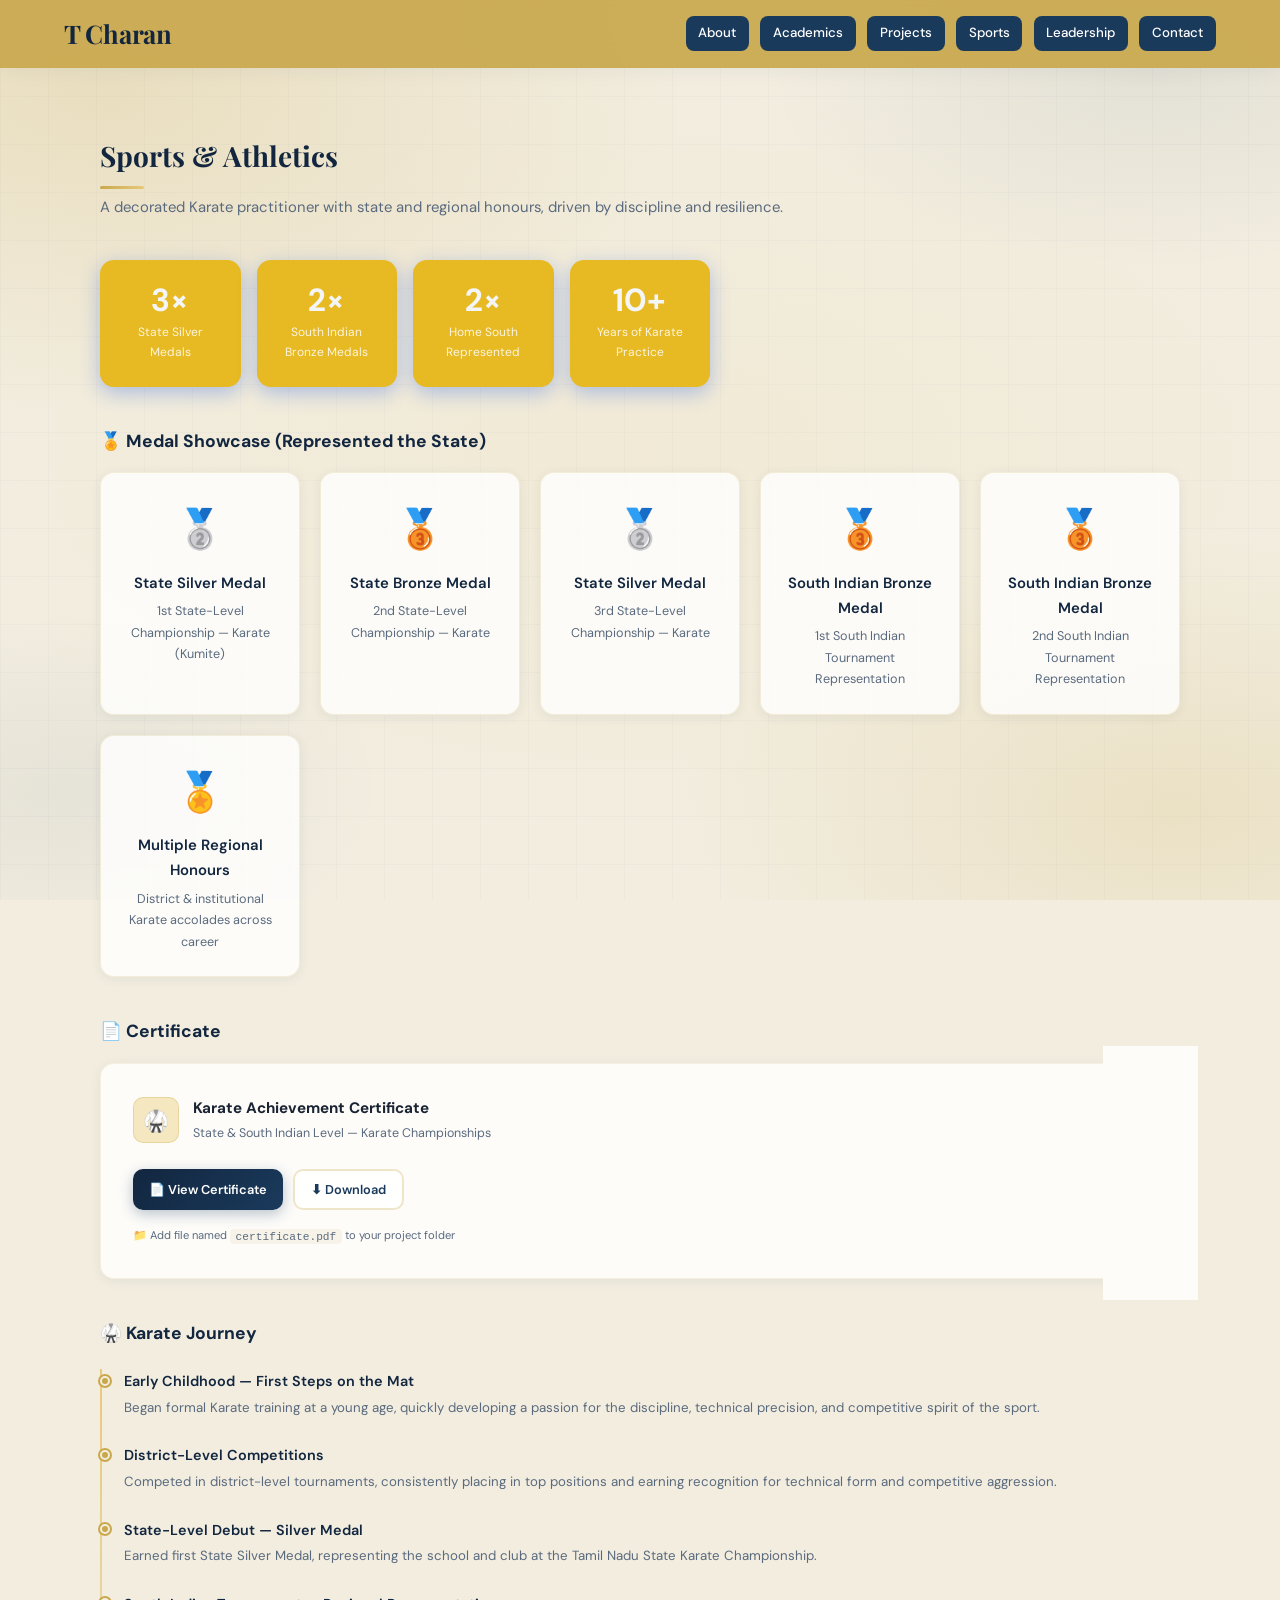
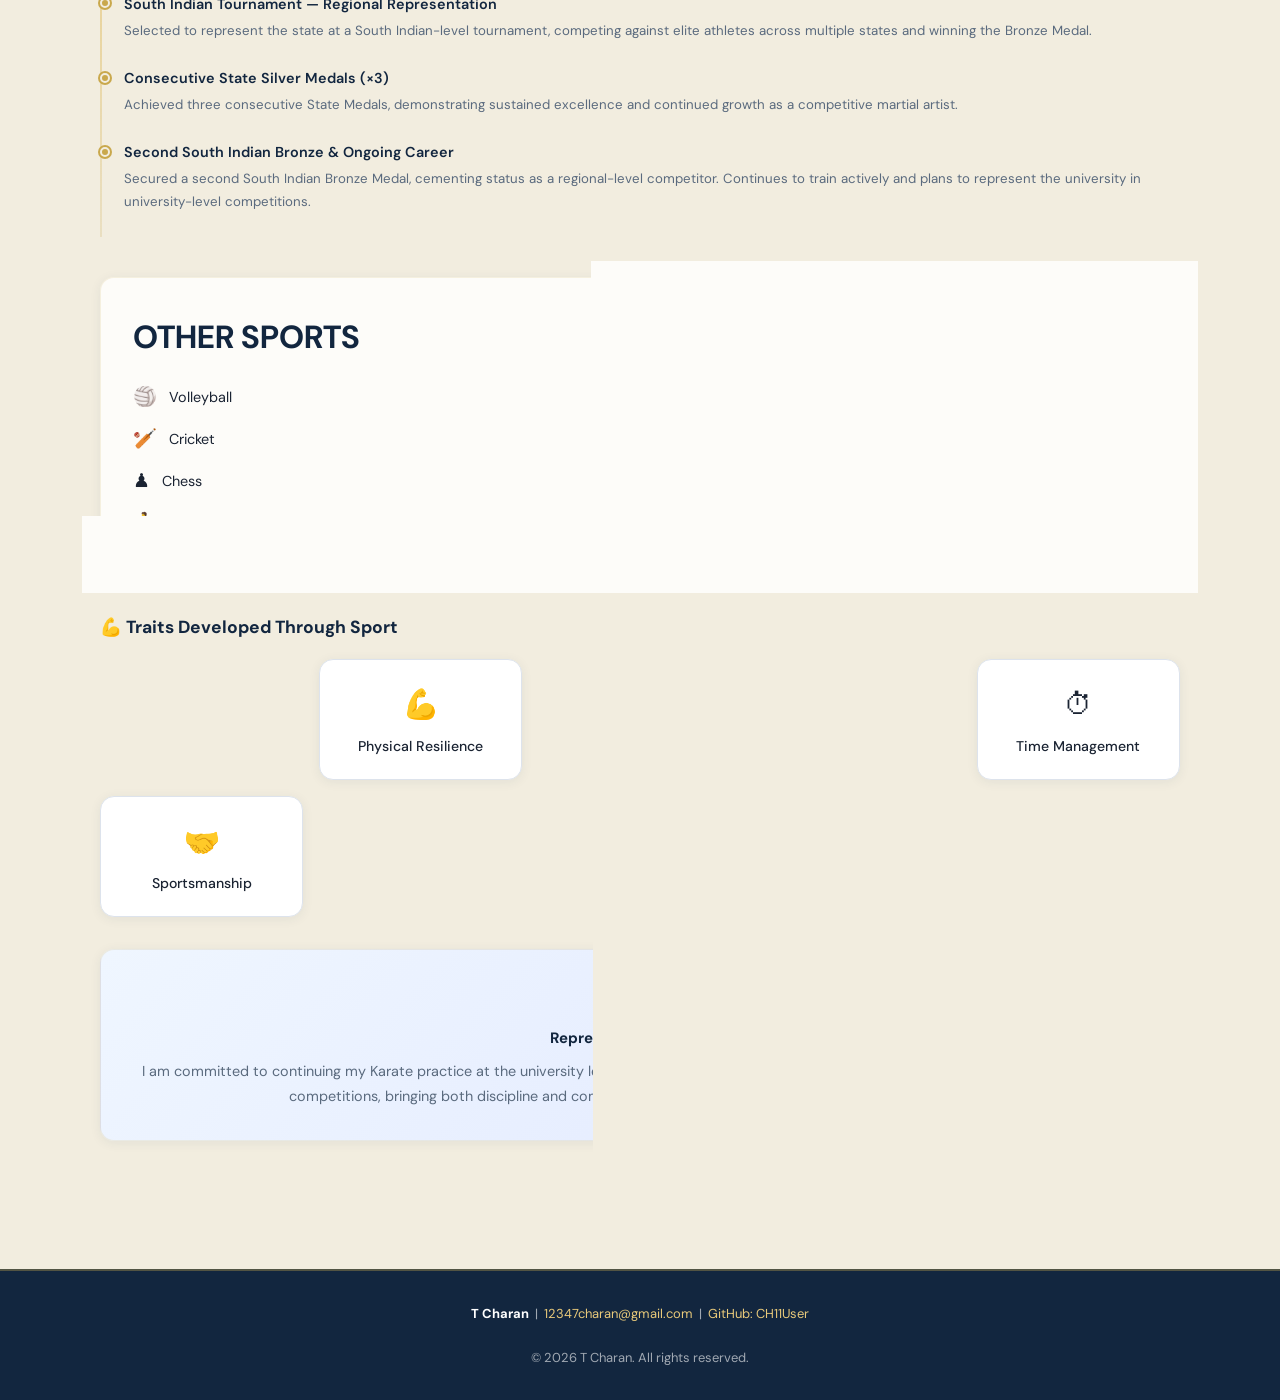
==== sports.html @ 0fae73d8 "Add files via upload Web  Base Portfolio for college application" ====
<!DOCTYPE html>
<html lang="en">
<head>
  <!-- ============================================================
       sports.html — Sports Page
       T Charan Portfolio | SUTD Application
  ============================================================ -->
  <meta charset="UTF-8" />
  <meta name="viewport" content="width=device-width, initial-scale=1.0" />
  <title>Sports | T Charan</title>
  <link rel="stylesheet" href="style.css" />
  <style>
    /* Stats banner */
    .stats-banner {
      display: grid;
      grid-template-columns: repeat(auto-fill, minmax(140px, 1fr));
      gap: 1rem;
      margin-bottom: 2.5rem;
    }
    .stat-box {
      background:#e7b922;
      color: #fff;
      border-radius: var(--radius);
      padding: 1.5rem 1rem;
      text-align: center;
      box-shadow: 0 6px 20px rgba(15, 83, 231, 0.3);
    }
    .stat-box .stat-num {
  font-size: 2rem;
  font-weight: 700;
  line-height: 1;
  color: oklab(96.92% -0.00129 -0.00328);
}
    .stat-box .stat-label {
      font-size: .75rem;
      opacity: .85;
      margin-top: .35rem;
    }
    .trait-grid {
      display: grid;
      grid-template-columns: repeat(auto-fill, minmax(180px, 1fr));
      gap: 1rem;
    }
    .trait-card {
      background: var(--surface);
      border-radius: var(--radius);
      padding: 1.25rem;
      border: 1px solid var(--border);
      text-align: center;
      font-size: .88rem;
      font-weight: 500;
      box-shadow: var(--shadow-sm);
      transition: var(--transition);
    }
    .trait-card:hover { box-shadow: var(--shadow-md); transform: translateY(-3px); }
    .trait-card .t-icon { font-size: 1.8rem; margin-bottom: .4rem; }
  </style>
</head>
<body>

  <!-- ===== NAVIGATION ===== -->
  <nav>
    <div class="nav-logo">T <span>Charan</span></div>
    <ul class="nav-links">
      
      <li><a href="about.html">About</a></li>
      <li><a href="academics.html">Academics</a></li>
      <li><a href="projects.html">Projects</a></li>
      <li><a href="sports.html">Sports</a></li>
      <li><a href="leadership.html">Leadership</a></li>
      <li><a href="contact.html">Contact</a></li>
    </ul>
    <button class="hamburger" aria-label="Toggle navigation">
      <span></span><span></span><span></span>
    </button>
  </nav>

  <!-- ===== PAGE CONTENT ===== -->
  <div class="page-wrapper">
    <div class="container section">

      

      <!-- Page Title -->
      <h2 class="section-title">Sports &amp; Athletics</h2>
      <p class="section-subtitle">A decorated Karate practitioner with state and regional honours, driven by discipline and resilience.</p>

      <!-- Stats Banner -->
      <div class="stats-banner">
        <div class="stat-box">
          <div class="stat-num">3×</div>
          <div class="stat-label">State Silver Medals</div>
        </div>
        <div class="stat-box">
          <div class="stat-num">2×</div>
          <div class="stat-label">South Indian Bronze Medals</div>
        </div>
        <div class="stat-box">
          <div class="stat-num">2×</div>
          <div class="stat-label">Home South Represented</div>
        </div>
        <div class="stat-box">
          <div class="stat-num">10+</div>
          <div class="stat-label">Years of Karate Practice</div>
        </div>
      </div>

      <!-- Medal Showcase -->
      <h3 style="margin-bottom:1rem;color:var(--secondary);">🏅 Medal Showcase (Represented the State)</h3>
      <div class="medals-grid" style="margin-bottom:2.5rem;">
        <div class="medal-card">
          <div class="medal-icon">🥈</div>
          <h4>State Silver Medal</h4>
          <p>1st State-Level Championship — Karate (Kumite)</p>
        </div>
        <div class="medal-card">
          <div class="medal-icon">🥉</div>
          <h4>State Bronze Medal</h4>
          <p>2nd State-Level Championship — Karate</p>
        </div>
        <div class="medal-card">
          <div class="medal-icon">🥈</div>
          <h4>State Silver Medal</h4>
          <p>3rd State-Level Championship — Karate</p>
        </div>
        <div class="medal-card">
          <div class="medal-icon">🥉</div>
          <h4>South Indian Bronze Medal</h4>
          <p>1st South Indian Tournament Representation</p>
        </div>
        <div class="medal-card">
          <div class="medal-icon">🥉</div>
          <h4>South Indian Bronze Medal</h4>
          <p>2nd South Indian Tournament Representation</p>
        </div>
        <div class="medal-card">
          <div class="medal-icon">🏅</div>
          <h4>Multiple Regional Honours</h4>
          <p>District &amp; institutional Karate accolades across career</p>
        </div>
      </div>
      <!-- ===== CERTIFICATE ===== -->
<h3 style="margin-bottom:1rem;color:var(--secondary);">📄 Certificate</h3>
<div class="card" style="display:flex;flex-direction:column;gap:1rem;margin-bottom:2.5rem;">
  <div style="display:flex;align-items:center;gap:.85rem;">
    <div style="width:46px;height:46px;border-radius:10px;background:var(--accent-muted);display:flex;align-items:center;justify-content:center;font-size:1.3rem;flex-shrink:0;border:1px solid var(--border-gold);">🥋</div>
    <div>
      <h4 style="font-size:.95rem;margin-bottom:.1rem;">Karate Achievement Certificate</h4>
      <p style="font-size:.78rem;color:var(--text-muted);">State & South Indian Level — Karate Championships</p>
    </div>
  </div>
  <div style="padding-top:.5rem;display:flex;gap:.65rem;flex-wrap:wrap;">
    <a href="certificate.pdf" target="_blank" class="btn btn-primary" style="font-size:.8rem;padding:.5rem 1rem;">📄 View Certificate</a>
    <a href="certificate.pdf" download="Certificate_TCharan.pdf" class="btn btn-outline" style="font-size:.8rem;padding:.5rem 1rem;">⬇ Download</a>
  </div>
  <p style="font-size:.7rem;color:var(--text-muted);">📁 Add file named <code style="background:rgba(201,168,76,0.10);padding:.1rem .35rem;border-radius:4px;">certificate.pdf</code> to your project folder</p>
</div>

      <!-- Journey Timeline -->
      <h3 style="margin-bottom:1.25rem;color:var(--secondary);">🥋 Karate Journey</h3>
      <div class="timeline" style="margin-bottom:2.5rem;">
        <div class="timeline-item">
          <h4>Early Childhood — First Steps on the Mat</h4>
          <p>Began formal Karate training at a young age, quickly developing a passion for the discipline, technical precision, and competitive spirit of the sport.</p>
        </div>
        <div class="timeline-item">
          <h4>District-Level Competitions</h4>
          <p>Competed in district-level tournaments, consistently placing in top positions and earning recognition for technical form and competitive aggression.</p>
        </div>
        <div class="timeline-item">
          <h4>State-Level Debut — Silver Medal</h4>
          <p>Earned first State Silver Medal, representing the school and club at the Tamil Nadu State Karate Championship.</p>
        </div>
        <div class="timeline-item">
          <h4>South Indian Tournament — Regional Representation</h4>
          <p>Selected to represent the state at a South Indian-level tournament, competing against elite athletes across multiple states and winning the Bronze Medal.</p>
        </div>
        <div class="timeline-item">
          <h4>Consecutive State Silver Medals (×3)</h4>
          <p>Achieved three consecutive State Medals, demonstrating sustained excellence and continued growth as a competitive martial artist.</p>
        </div>
        <div class="timeline-item">
          <h4>Second South Indian Bronze &amp; Ongoing Career</h4>
          <p>Secured a second South Indian Bronze Medal, cementing status as a regional-level competitor. Continues to train actively and plans to represent the university in university-level competitions.</p>
        </div>
      </div>

      <!-- Traits Developed -->

      <!-- Other Sports -->
      <div class="card" style="margin-bottom:2.5rem;">
        <h4 style="font-size:2rem;font-weight:700;color:var(--secondary);margin-bottom:1rem;"> OTHER SPORTS</h4>
        <ul style="list-style:none;padding:0;margin:0;display:flex;flex-direction:column;gap:.6rem;">
          <li style="display:flex;align-items:center;gap:.75rem;font-size:.9rem;color:var(--text);">
            <span style="font-size:1.2rem;">🏐</span> Volleyball
          </li>
          <li style="display:flex;align-items:center;gap:.75rem;font-size:.9rem;color:var(--text);">
            <span style="font-size:1.2rem;">🏏</span> Cricket
          </li>
          <li style="display:flex;align-items:center;gap:.75rem;font-size:.9rem;color:var(--text);">
            <span style="font-size:1.2rem;">♟</span> Chess
          </li>
          <li style="display:flex;align-items:center;gap:.75rem;font-size:.9rem;color:var(--text);">
            <span style="font-size:1.2rem;">🏃</span> Athletics
          </li>
        </ul>
      </div>
      <h3 style="margin-bottom:1rem;color:var(--secondary);">💪 Traits Developed Through Sport</h3>
      <div class="trait-grid" style="margin-bottom:2rem;">
        <div class="trait-card"><div class="t-icon">🎯</div>Discipline</div>
        <div class="trait-card"><div class="t-icon">💪</div>Physical Resilience</div>
        <div class="trait-card"><div class="t-icon">🧘</div>Mental Toughness</div>
        <div class="trait-card"><div class="t-icon">🏆</div>Competitive Drive</div>
        <div class="trait-card"><div class="t-icon">⏱</div>Time Management</div>
        <div class="trait-card"><div class="t-icon">🤝</div>Sportsmanship</div>
      </div>

      <!-- SUTD Pledge -->
      <div class="card" style="background:linear-gradient(135deg,#eff6ff,#e0e7ff);text-align:center;">
        <p style="font-size:1.3rem;margin-bottom:.5rem;">🎓</p>
        <h4 style="margin-bottom:.5rem;color:var(--secondary);">Representation in Future</h4>
        <p style="color:var(--text-muted);font-size:.9rem;">
          I am committed to continuing my Karate practice at the university level and am eager to 
          represent the university in inter-university and national-level competitions, bringing both discipline 
          and competitive experience to the university's sporting community.
        </p>
      </div>
    



    </div><!-- end container -->
  </div><!-- end page-wrapper -->

  <!-- ===== FOOTER ===== -->
  <footer>
    <strong>T Charan</strong> &nbsp;|&nbsp;
    <a href="mailto:12347charan@gmail.com">12347charan@gmail.com</a> &nbsp;|&nbsp;
    <a href="https://github.com/CH11User" target="_blank">GitHub: CH11User</a>
    <br /><br />
    © 2026 T Charan. All rights reserved.
  </footer>

  <script src="script.js"></script>
</body>
</html>
---- style.css ----
/* ============================================================
   style.css — T Charan Portfolio
   Professional theme for SUTD / International University Application
   Color Palette: Deep Navy · Warm Gold · Ivory White · Slate
   ============================================================ */

/* ---------- Google Font Import ---------- */
@import url('https://fonts.googleapis.com/css2?family=Playfair+Display:wght@600;700&family=DM+Sans:wght@300;400;500;600&display=swap');

/* ---------- CSS Variables ---------- */
:root {
  --primary:       #1a3a5c;
  --primary-light: #2e5f8a;
  --accent:        #c9a84c;
  --accent-light:  #e8c97a;
  --accent-muted:  #f5e8c0;
  --accent-deep:   #a07c28;
  --secondary:     #12263f;
  --surface:       #ffffff;
  --surface-2:     #f7f4ee;
  --surface-3:     #eef1f5;
  --text:          #1a2332;
  --text-muted:    #5a6a7e;
  --border:        #dde3ec;
  --border-gold:   rgba(201,168,76,0.30);
  --shadow-sm:     0 2px 12px rgba(26,58,92,0.07);
  --shadow-md:     0 8px 32px rgba(26,58,92,0.12);
  --shadow-lg:     0 20px 60px rgba(26,58,92,0.15);
  --radius:        14px;
  --transition:    .3s cubic-bezier(.4,0,.2,1);
  --nav-h:         68px;
}

/* ---------- Reset & Base ---------- */
*, *::before, *::after { box-sizing: border-box; margin: 0; padding: 0; }
html { scroll-behavior: smooth; }

body {
  font-family: 'DM Sans', 'Segoe UI', sans-serif;
  color: var(--text);
  min-height: 100vh;
  line-height: 1.7;
  font-size: 15px;

  /* Gold-merging ivory background — consistent across ALL pages */
  background-color: #f2eddf;
  background-image:
    /* Warm gold bloom — top left */
    radial-gradient(ellipse 70% 55% at 8% 10%,   rgba(201,168,76,0.22) 0%, transparent 65%),
    /* Soft gold bloom — bottom right */
    radial-gradient(ellipse 65% 50% at 92% 90%,  rgba(201,168,76,0.18) 0%, transparent 60%),
    /* Navy depth — top right */
    radial-gradient(ellipse 55% 40% at 90% 8%,   rgba(26,58,92,0.07)  0%, transparent 55%),
    /* Navy depth — bottom left */
    radial-gradient(ellipse 50% 40% at 5% 88%,   rgba(26,58,92,0.06)  0%, transparent 50%),
    /* Warm centre glow */
    radial-gradient(ellipse 80% 60% at 50% 50%,  rgba(232,201,122,0.09) 0%, transparent 70%),
    /* Subtle grid */
    linear-gradient(rgba(26,58,92,0.022) 1px, transparent 1px),
    linear-gradient(90deg, rgba(26,58,92,0.022) 1px, transparent 1px);
  background-size:
    100% 100%,
    100% 100%,
    100% 100%,
    100% 100%,
    100% 100%,
    48px 48px,
    48px 48px;
  background-attachment: fixed;
}

img { display: block; max-width: 100%; }
a { color: var(--primary); text-decoration: none; }
a:hover { text-decoration: underline; }

/* ---------- Page Fade-in ---------- */
.page-wrapper { animation: fadeSlide .45s ease forwards; }
@keyframes fadeSlide {
  from { opacity: 0; transform: translateY(16px); }
  to   { opacity: 1; transform: translateY(0); }
}

/* ============================================================
   NAVIGATION
   ============================================================ */
nav {
  position: sticky;
  top: 0;
  z-index: 1000;
  height: var(--nav-h);
  background: rgba(201,168,76,0.92);
  backdrop-filter: blur(20px);
  -webkit-backdrop-filter: blur(20px);
  border-bottom: 1px solid rgba(201,168,76,0.25);
  display: flex;
  align-items: center;
  justify-content: space-between;
  padding: 0 5%;
  box-shadow: 0 2px 20px rgba(26,58,92,0.06);
}

.nav-logo {
  font-family: 'Playfair Display', serif;
  font-size: 1.6rem;
  font-weight: 700;
  color: var(--secondary);
  letter-spacing: -.3px;
}
.nav-logo span { color: #12263f; }

.nav-links { list-style: none; display: flex; gap: .7rem; }
.nav-links a {
  display: block;
  padding: .4rem .8rem;
  border-radius: 8px;
  font-size: .83rem;
  font-weight: 500;
  color: #1a3a5c;
  transition: var(--transition);
}
.nav-links a {
  display: block;
  padding: .4rem .8rem;
  border-radius: 8px;
  font-size: .83rem;
  font-weight: 500;
  color: #fff;
  background: #1a3a5c;
  transition: var(--transition);
}
.nav-links a:hover,
.nav-links a.active {
  background: #12263f;
  color: #fff;
  text-decoration: none;
}

/* Hamburger */
.hamburger {
  display: none;
  flex-direction: column;
  gap: 5px;
  cursor: pointer;
  padding: 6px;
  border-radius: 8px;
  border: none;
  background: transparent;
}
.hamburger span {
  display: block;
  width: 24px; height: 2px;
  background: var(--secondary);
  border-radius: 2px;
  transition: var(--transition);
}
.hamburger.open span:nth-child(1) { transform: translateY(7px) rotate(45deg); }
.hamburger.open span:nth-child(2) { opacity: 0; }
.hamburger.open span:nth-child(3) { transform: translateY(-7px) rotate(-45deg); }

/* ============================================================
   LAYOUT
   ============================================================ */
.container { max-width: 1080px; margin: 0 auto; padding: 0 5%; }
.section { padding: 64px 0; }

.section-title {
  font-family: 'Playfair Display', serif;
  font-size: 1.75rem;
  font-weight: 700;
  color: var(--secondary);
  margin-bottom: .4rem;
  display: inline-block;
  position: relative;
}
.section-title::after {
  content: '';
  display: block;
  height: 3px;
  width: 44px;
  background: linear-gradient(90deg, var(--accent), var(--accent-light));
  border-radius: 2px;
  margin-top: 6px;
}
.section-subtitle {
  color: var(--text-muted);
  margin-bottom: 2.5rem;
  font-size: .93rem;
}

/* ============================================================
   CARDS — frosted glass over gold-ivory background
   ============================================================ */
.card {
  background: rgba(255,255,255,0.82);
  backdrop-filter: blur(8px);
  -webkit-backdrop-filter: blur(8px);
  border-radius: var(--radius);
  padding: 2rem;
  border: 1px solid rgba(201,168,76,0.15);
  box-shadow: var(--shadow-sm);
  transition: box-shadow var(--transition), transform var(--transition);
}
.card:hover {
  box-shadow: var(--shadow-md);
  transform: translateY(-4px);
}

/* ---------- Pill ---------- */
.pill {
  display: inline-block;
  padding: .22rem .7rem;
  border-radius: 999px;
  background: var(--accent-muted);
  color: var(--accent-deep);
  font-size: .76rem;
  font-weight: 600;
  border: 1px solid var(--border-gold);
}

/* ---------- Buttons ---------- */
.btn {
  display: inline-flex;
  align-items: center;
  gap: .5rem;
  padding: .65rem 1.4rem;
  border-radius: 10px;
  font-size: .88rem;
  font-weight: 600;
  cursor: pointer;
  transition: var(--transition);
  border: none;
  font-family: 'DM Sans', sans-serif;
}
.btn-primary {
  background: linear-gradient(135deg, #12263f, #1a3a5c);
  color: #fff;
  box-shadow: 0 4px 14px rgba(26,58,92,0.30);
}
.btn-primary:hover {
  background: linear-gradient(135deg, #0d1e30, #12263f);
  transform: translateY(-2px);
  box-shadow: 0 6px 20px rgba(26,58,92,0.38);
  text-decoration: none;
  color: #fff;
}
.btn-outline {
  background: rgba(255,255,255,0.80);
  color: var(--primary);
  border: 2px solid var(--border-gold);
}
.btn-outline:hover {
  background: var(--accent-muted);
  border-color: var(--accent);
  text-decoration: none;
  color: var(--accent-deep);
}

/* ---------- Back Button ---------- */
.back-btn {
  display: inline-flex;
  align-items: center;
  gap: .4rem;
  color: var(--text-muted);
  font-size: .83rem;
  font-weight: 500;
  padding: .4rem .9rem;
  border-radius: 8px;
  border: 1px solid rgba(201,168,76,0.30);
  background: rgba(255,255,255,0.75);
  margin-bottom: 1.5rem;
  cursor: pointer;
  transition: var(--transition);
  font-family: 'DM Sans', sans-serif;
}
.back-btn:hover {
  color: var(--primary);
  border-color: var(--accent);
  background: var(--accent-muted);
  text-decoration: none;
}

/* ============================================================
   HOME PAGE
   ============================================================ */
.hero {
  display: flex;
  align-items: center;
  justify-content: center;
  flex-direction: column;
  text-align: center;
  min-height: calc(100vh - var(--nav-h));
  padding: 4rem 5%;
  gap: 1.75rem;
}

.hero-photo {
  width: 158px; height: 158px;
  border-radius: 50%;
  border: 4px solid rgba(255,255,255,0.90);
  background: linear-gradient(135deg, #eef1f5, var(--accent-muted));
  display: flex;
  align-items: center;
  justify-content: center;
  font-size: .82rem;
  color: var(--primary);
  font-weight: 600;
  box-shadow: 0 0 0 6px rgba(201,168,76,0.22), var(--shadow-md);
  overflow: hidden;
  flex-shrink: 0;
  position: relative;
}
.hero-photo img { width: 100%; height: 100%; object-fit: cover; border-radius: 50%; }
.hero-photo .photo-label { position: absolute; font-size: .76rem; color: #6b7280; font-weight: 600; }

.hero-name {
  font-family: 'Playfair Display', serif;
  font-size: clamp(2.2rem, 6vw, 3.5rem);
  font-weight: 700;
  color: #1a3a5c;
  letter-spacing: -1px;
  line-height: 1.1;
}
.hero-tagline {
  font-size: .97rem;
  color: var(--text-muted);
  margin-top: .4rem;
}
.hero-cta {
  display: flex;
  gap: 1rem;
  flex-wrap: wrap;
  justify-content: center;
  margin-top: .25rem;
}

/* Quick Nav Cards */
.quick-nav {
  display: grid;
  grid-template-columns: repeat(auto-fill, minmax(155px, 1fr));
  gap: 1rem;
  padding: 0 5% 5rem;
  max-width: 1080px;
  margin: 0 auto;
}
.quick-card {
  background: rgba(255,255,255,0.78);
  backdrop-filter: blur(8px);
  -webkit-backdrop-filter: blur(8px);
  border-radius: var(--radius);
  padding: 1.5rem 1rem;
  text-align: center;
  border: 1px solid rgba(201,168,76,0.18);
  box-shadow: var(--shadow-sm);
  transition: var(--transition);
  cursor: pointer;
  text-decoration: none;
  display: block;
}
.quick-card:hover {
  border-color: var(--accent);
  background: rgba(255,255,255,0.95);
  box-shadow: var(--shadow-md);
  transform: translateY(-4px);
  text-decoration: none;
}
.quick-card .qc-icon { font-size: 2rem; margin-bottom: .5rem; }
.quick-card .qc-label { font-size: .83rem; font-weight: 600; color: var(--text); }

/* ============================================================
   ABOUT PAGE
   ============================================================ */
.about-grid {
  display: grid;
  grid-template-columns: 1fr 2fr;
  gap: 2.5rem;
  align-items: start;
}
.about-photo-side {
  display: flex;
  flex-direction: column;
  align-items: center;
  gap: 1rem;
}
.about-photo-box {
  width: 175px; height: 175px;
  border-radius: 50%;
  border: 4px solid rgba(255,255,255,0.90);
  background: linear-gradient(135deg, #eef1f5, var(--accent-muted));
  display: flex;
  align-items: center;
  justify-content: center;
  font-size: .82rem;
  color: var(--primary);
  font-weight: 600;
  box-shadow: 0 0 0 6px rgba(201,168,76,0.22), var(--shadow-md);
}
.info-list { list-style: none; width: 100%; }
.info-list li {
  display: flex;
  gap: .75rem;
  padding: .55rem 0;
  border-bottom: 1px solid rgba(201,168,76,0.18);
  font-size: .84rem;
}
.info-list li:last-child { border-bottom: none; }
.info-label { color: var(--text-muted); min-width: 68px; }
.info-value { font-weight: 500; }

/* ============================================================
   ACADEMICS PAGE
   ============================================================ */
.academics-hero {
  background: linear-gradient(135deg, rgba(255,255,255,0.75) 0%, rgba(245,232,192,0.65) 100%);
  border: 1px solid var(--border-gold);
  border-radius: var(--radius);
  padding: 2rem;
  margin-bottom: 2rem;
  display: flex;
  align-items: center;
  gap: 1.5rem;
  backdrop-filter: blur(8px);
  -webkit-backdrop-filter: blur(8px);
}
.grade-circle {
  width: 96px; height: 96px;
  border-radius: 50%;
  background: linear-gradient(135deg, #12263f, #1a3a5c);
  color: #fff;
  display: flex;
  flex-direction: column;
  align-items: center;
  justify-content: center;
  flex-shrink: 0;
  box-shadow: 0 8px 24px rgba(26,58,92,0.30);
}
.grade-circle .pct { font-size: 1.35rem; font-weight: 700; }
.grade-circle .lbl { font-size: .62rem; opacity: .85; }

.subjects-grid {
  display: grid;
  grid-template-columns: repeat(auto-fill, minmax(215px, 1fr));
  gap: 1rem;
}
.subject-card {
  background: rgba(255,255,255,0.80);
  backdrop-filter: blur(6px);
  -webkit-backdrop-filter: blur(6px);
  border-radius: var(--radius);
  padding: 1.35rem;
  border: 1px solid rgba(201,168,76,0.18);
  border-left: 4px solid var(--accent);
  box-shadow: var(--shadow-sm);
  transition: var(--transition);
}
.subject-card:hover { box-shadow: var(--shadow-md); transform: translateY(-3px); }
.subject-card h4 { font-size: .93rem; margin-bottom: .3rem; color: var(--secondary); }
.subject-card p  { font-size: .81rem; color: var(--text-muted); }

/* ============================================================
   SKILL BARS
   ============================================================ */
.skills-grid { display: grid; grid-template-columns: 1fr 1fr; gap: 2rem; }
.skill-item {
  margin-bottom: 1rem;
  background: rgba(255,255,255,0.75);
  backdrop-filter: blur(6px);
  -webkit-backdrop-filter: blur(6px);
  border: 1px solid rgba(201,168,76,0.25);
  border-radius: 12px;
  padding: 0.9rem 1.1rem;
  box-shadow: 0 2px 10px rgba(26,58,92,0.06);
  transition: box-shadow 0.3s ease, transform 0.3s ease;
}
.skill-item:hover {
  box-shadow: 0 6px 20px rgba(26,58,92,0.12);
  transform: translateY(-2px);
}
.skill-header {
  display: flex;
  justify-content: space-between;
  font-size: .84rem;
  font-weight: 500;
  margin-bottom: .4rem;
  color: var(--text);
}
.skill-track {
  height: 11px;
  background: rgba(201,168,76,0.15);
  border-radius: 99px;
  overflow: hidden;
}
.skill-fill {
  height: 100%;
  background: linear-gradient(90deg, #f5e8c0, #c9a84c, #2e5f8a, #1a3a5c);
  border-radius: 99px;
  width: 0;
  transition: width 1.2s cubic-bezier(.4,0,.2,1);
}

/* ============================================================
   PROJECTS PAGE
   ============================================================ */
.project-card {
  background: rgba(255,255,255,0.82);
  backdrop-filter: blur(8px);
  -webkit-backdrop-filter: blur(8px);
  border-radius: var(--radius);
  padding: 2rem;
  border: 1px solid rgba(201,168,76,0.15);
  box-shadow: var(--shadow-sm);
  transition: var(--transition);
}
.project-card:hover { box-shadow: var(--shadow-lg); transform: translateY(-4px); }
.project-card h3 {
  font-family: 'Playfair Display', serif;
  font-size: 1.2rem;
  margin-bottom: .7rem;
  color: var(--secondary);
}
.tech-stack { display: flex; flex-wrap: wrap; gap: .5rem; margin: 1rem 0; }
.learned-list { list-style: none; }
.learned-list li {
  padding: .33rem 0;
  border-bottom: 1px solid rgba(201,168,76,0.15);
  font-size: .87rem;
  display: flex;
  gap: .5rem;
  align-items: center;
  color: var(--text);
}
.learned-list li::before { content: '✓'; color: var(--accent); font-weight: 700; flex-shrink: 0; }
.learned-list li:last-child { border-bottom: none; }

/* ============================================================
   SPORTS PAGE
   ============================================================ */
.medals-grid {
  display: grid;
  grid-template-columns: repeat(auto-fill, minmax(195px, 1fr));
  gap: 1.25rem;
  margin-bottom: 2rem;
}
.medal-card {
  background: rgba(255,255,255,0.80);
  backdrop-filter: blur(6px);
  -webkit-backdrop-filter: blur(6px);
  border-radius: var(--radius);
  padding: 1.5rem;
  text-align: center;
  border: 1px solid rgba(201,168,76,0.18);
  box-shadow: var(--shadow-sm);
  transition: var(--transition);
}
.medal-card:hover { box-shadow: var(--shadow-md); transform: translateY(-4px); }
.medal-icon { font-size: 2.4rem; margin-bottom: .5rem; }
.medal-card h4 { font-size: .93rem; font-weight: 600; margin-bottom: .25rem; color: var(--secondary); }
.medal-card p  { font-size: .79rem; color: var(--text-muted); }

/* Stat boxes */
.stat-box {
  background: linear-gradient(135deg, #12263f, #1a3a5c);
  border-radius: var(--radius);
  padding: 1.5rem 1rem;
  text-align: center;
  color: #fff;
  box-shadow: 0 6px 20px rgba(26,58,92,0.28);
}
.stat-box .stat-num { font-size: 2rem; font-weight: 700; line-height: 1; color: var(--accent-light); }
.stat-box .stat-label { font-size: .73rem; opacity: .85; margin-top: .35rem; }

/* Timeline */
.timeline { position: relative; padding-left: 1.5rem; }
.timeline::before {
  content: '';
  position: absolute;
  left: 0; top: 0; bottom: 0;
  width: 2px;
  background: linear-gradient(to bottom, var(--accent-light), rgba(201,168,76,0.20));
}
.timeline-item { position: relative; padding-bottom: 1.5rem; font-size: .9rem; }
.timeline-item::before {
  content: '';
  position: absolute;
  left: -1.5rem; top: .4rem;
  width: 10px; height: 10px;
  border-radius: 50%;
  background: var(--accent);
  border: 2px solid #f2eddf;
  box-shadow: 0 0 0 2px var(--accent);
}
.timeline-item h4 { font-weight: 600; margin-bottom: .2rem; color: var(--secondary); }
.timeline-item p  { color: var(--text-muted); font-size: .83rem; }

/* Trait cards */
.trait-card {
  background: rgba(255,255,255,0.78);
  backdrop-filter: blur(6px);
  -webkit-backdrop-filter: blur(6px);
  border-radius: var(--radius);
  padding: 1.25rem;
  border: 1px solid rgba(201,168,76,0.18);
  text-align: center;
  font-size: .86rem;
  font-weight: 500;
  color: var(--text);
  box-shadow: var(--shadow-sm);
  transition: var(--transition);
}
.trait-card:hover { box-shadow: var(--shadow-md); transform: translateY(-3px); }
.trait-card .t-icon { font-size: 1.8rem; margin-bottom: .4rem; }

/* ============================================================
   LEADERSHIP PAGE
   ============================================================ */
.leadership-grid { display: grid; grid-template-columns: 1fr 1fr; gap: 2rem; }
.role-card {
  background: rgba(255,255,255,0.82);
  backdrop-filter: blur(8px);
  -webkit-backdrop-filter: blur(8px);
  border-radius: var(--radius);
  padding: 1.75rem;
  border: 1px solid rgba(201,168,76,0.18);
  border-top: 4px solid var(--accent);
  box-shadow: var(--shadow-sm);
  transition: var(--transition);
}
.role-card:hover { box-shadow: var(--shadow-md); transform: translateY(-3px); }
.role-card h4 {
  font-family: 'Playfair Display', serif;
  font-size: 1rem;
  margin-bottom: .25rem;
  color: var(--secondary);
}
.role-card .grade { font-size: .77rem; color: var(--accent-deep); font-weight: 600; margin-bottom: .75rem; }
.role-card p { font-size: .87rem; color: var(--text-muted); }

.service-list { list-style: none; }
.service-list li {
  display: flex;
  gap: .75rem;
  padding: .8rem 0;
  border-bottom: 1px solid rgba(201,168,76,0.15);
  font-size: .89rem;
  align-items: flex-start;
  color: var(--text);
}
.service-list li:last-child { border-bottom: none; }
.service-list .s-icon { font-size: 1.2rem; flex-shrink: 0; margin-top: .1rem; }

/* ============================================================
   CONTACT PAGE
   ============================================================ */
.contact-grid { display: grid; grid-template-columns: 1fr 1fr; gap: 2rem; }
.contact-card {
  background: rgba(255,255,255,0.82);
  backdrop-filter: blur(8px);
  -webkit-backdrop-filter: blur(8px);
  border-radius: var(--radius);
  padding: 1.75rem;
  border: 1px solid rgba(201,168,76,0.18);
  display: flex;
  align-items: center;
  gap: 1rem;
  box-shadow: var(--shadow-sm);
  transition: var(--transition);
}
.contact-card:hover { box-shadow: var(--shadow-md); transform: translateY(-3px); }
.contact-icon {
  width: 50px; height: 50px;
  border-radius: 12px;
  background: var(--accent-muted);
  border: 1px solid var(--border-gold);
  display: flex;
  align-items: center;
  justify-content: center;
  font-size: 1.3rem;
  flex-shrink: 0;
}
.contact-card .c-label { font-size: .76rem; color: var(--text-muted); margin-bottom: .2rem; }
.contact-card .c-value { font-size: .93rem; font-weight: 600; color: var(--text); word-break: break-all; }

/* ============================================================
   FOOTER
   ============================================================ */
footer {
  background: var(--secondary);
  color: rgba(255,255,255,.60);
  text-align: center;
  padding: 2rem 5%;
  font-size: .81rem;
  margin-top: 4rem;
  border-top: 2px solid rgba(201,168,76,0.35);
}
footer a { color: var(--accent-light); }
footer a:hover { color: var(--accent); }
footer strong { color: #fff; }

/* ============================================================
   FORM INPUTS
   ============================================================ */
.form-input, .form-textarea {
  width: 100%;
  padding: .7rem 1rem;
  border-radius: 10px;
  border: 1.5px solid rgba(201,168,76,0.30);
  font-family: 'DM Sans', sans-serif;
  font-size: .88rem;
  background: rgba(255,255,255,0.80);
  color: var(--text);
  outline: none;
  transition: border-color var(--transition), box-shadow var(--transition);
}
.form-input:focus, .form-textarea:focus {
  border-color: var(--accent);
  box-shadow: 0 0 0 3px rgba(201,168,76,0.15);
}
.form-textarea { resize: vertical; min-height: 130px; }
.form-label {
  display: block;
  font-size: .83rem;
  font-weight: 600;
  margin-bottom: .4rem;
  color: var(--text);
}
::placeholder { color: #94a3b8; }

/* ============================================================
   RESPONSIVE
   ============================================================ */
@media (max-width: 768px) {
  .nav-links {
    display: none;
    flex-direction: column;
    position: absolute;
    top: var(--nav-h);
    left: 0; right: 0;
    background: rgba(201,168,76,0.97);
    border-bottom: 1px solid var(--border-gold);
    padding: 1rem 5%;
    gap: .25rem;
    box-shadow: var(--shadow-md);
  }
  .nav-links.open { display: flex; }
  .hamburger { display: flex; }

  .about-grid { grid-template-columns: 1fr; }
  .about-photo-side { margin-bottom: 1rem; }
  .skills-grid { grid-template-columns: 1fr; }
  .leadership-grid { grid-template-columns: 1fr; }
  .contact-grid { grid-template-columns: 1fr; }
  .academics-hero { flex-direction: column; text-align: center; }
  .hero-name { font-size: 2.2rem; }
}

@media (max-width: 480px) {
  .quick-nav { grid-template-columns: repeat(2, 1fr); }
  .medals-grid { grid-template-columns: 1fr 1fr; }
}
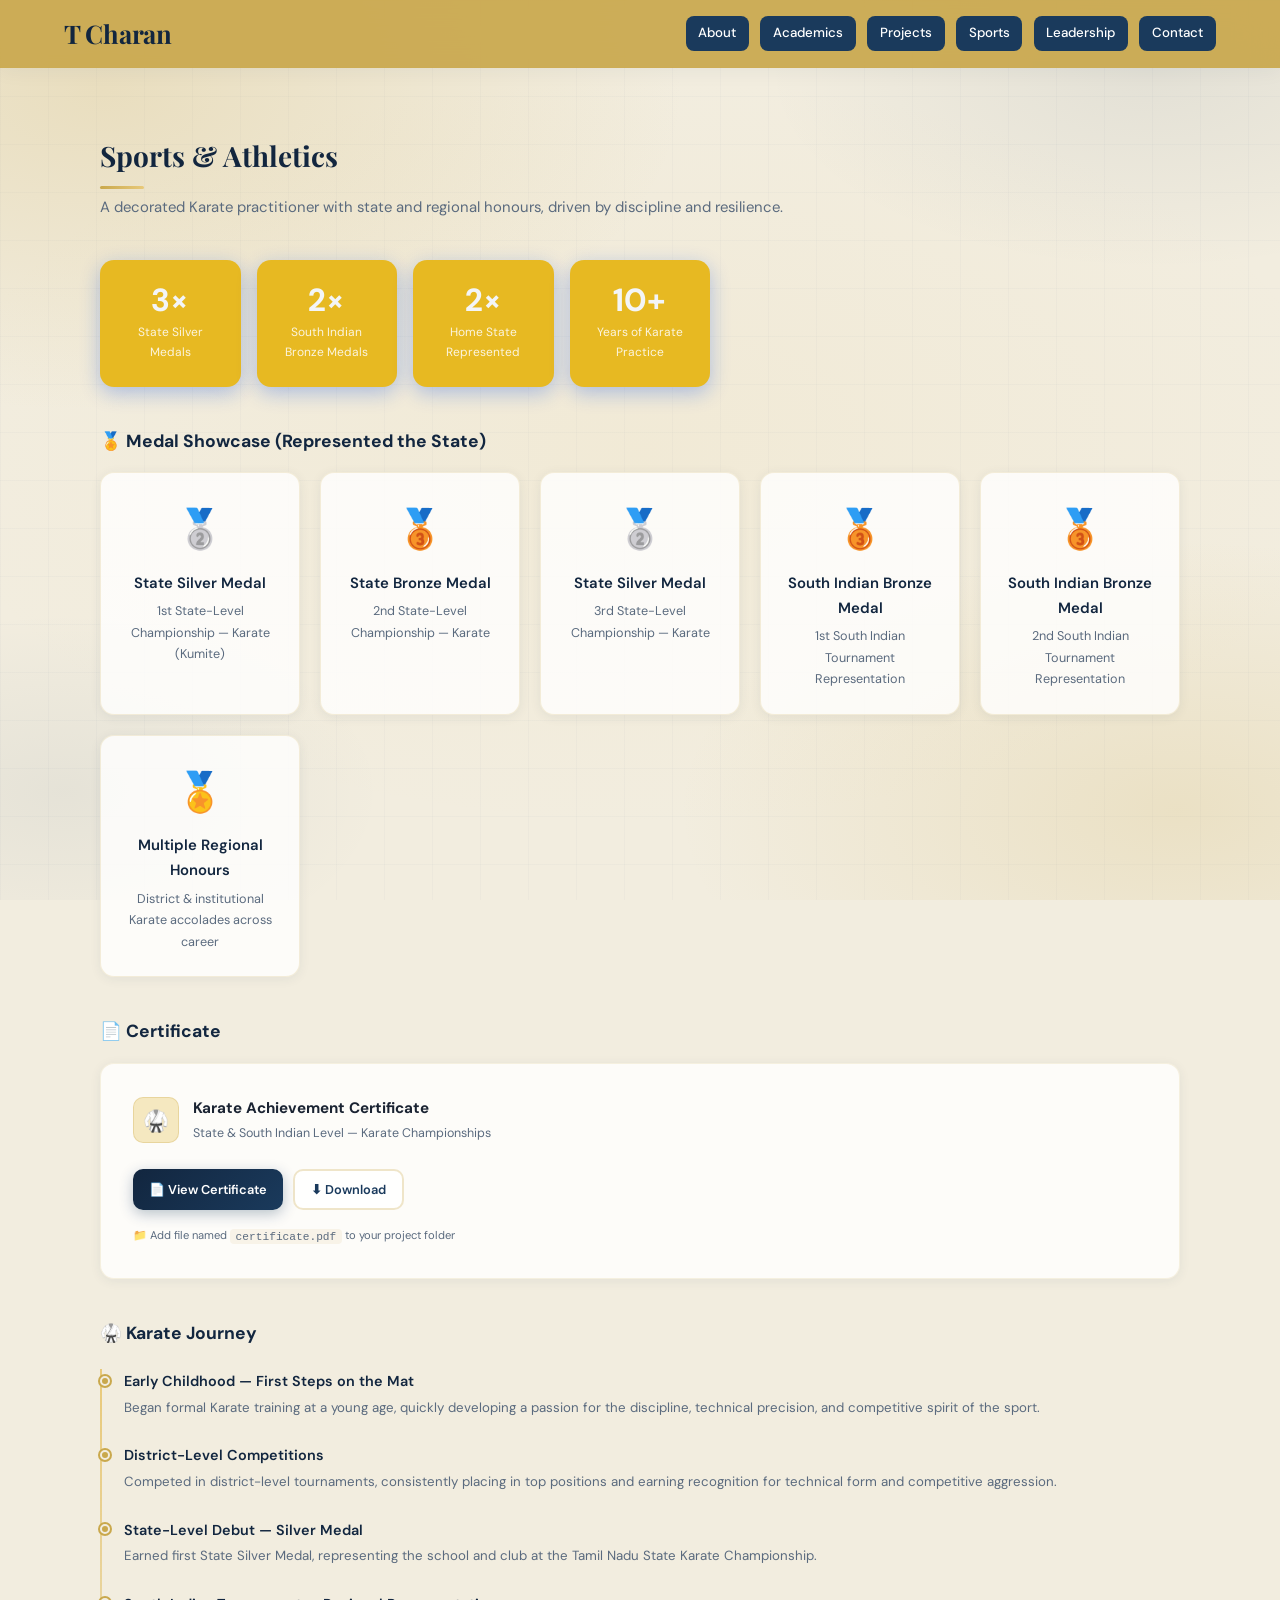
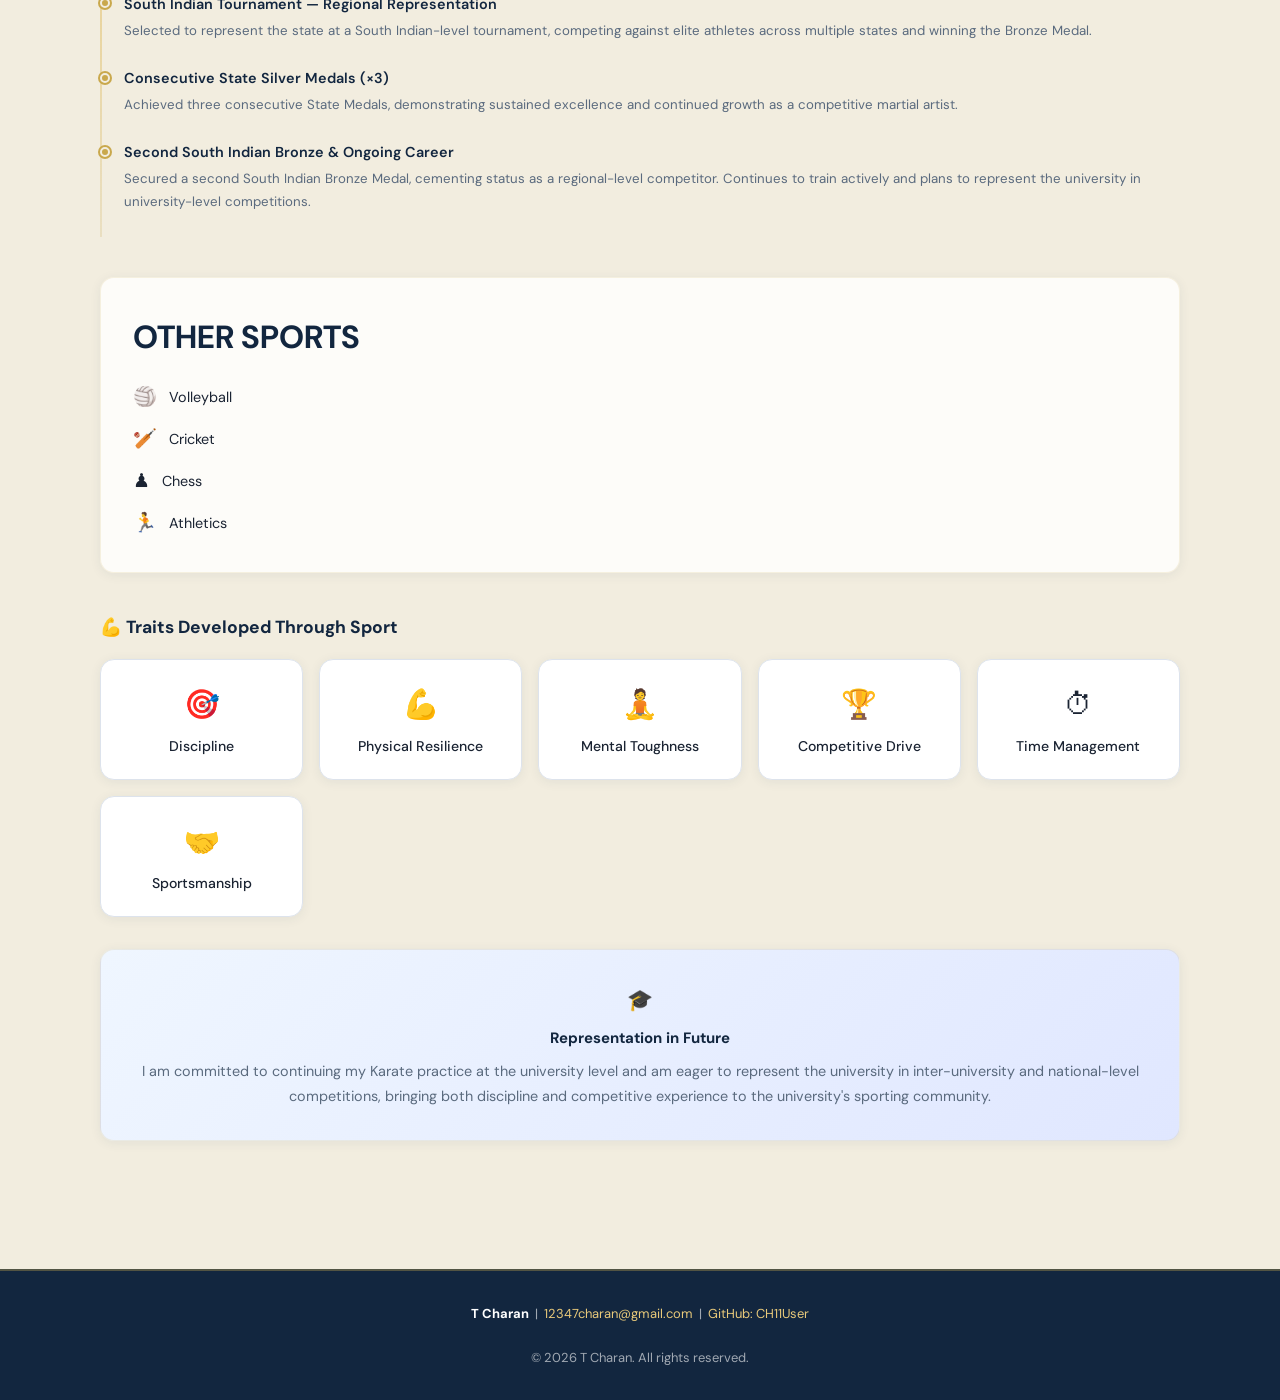
==== commit 4d9934ad: "Update sports.html" ====
--- a/sports.html
+++ b/sports.html
@@ -97,7 +97,7 @@
         </div>
         <div class="stat-box">
           <div class="stat-num">2×</div>
-          <div class="stat-label">Home South Represented</div>
+          <div class="stat-label">Home State Represented</div>
         </div>
         <div class="stat-box">
           <div class="stat-num">10+</div>
@@ -243,4 +243,5 @@
 
   <script src="script.js"></script>
 </body>
-</html>+
+</html>
